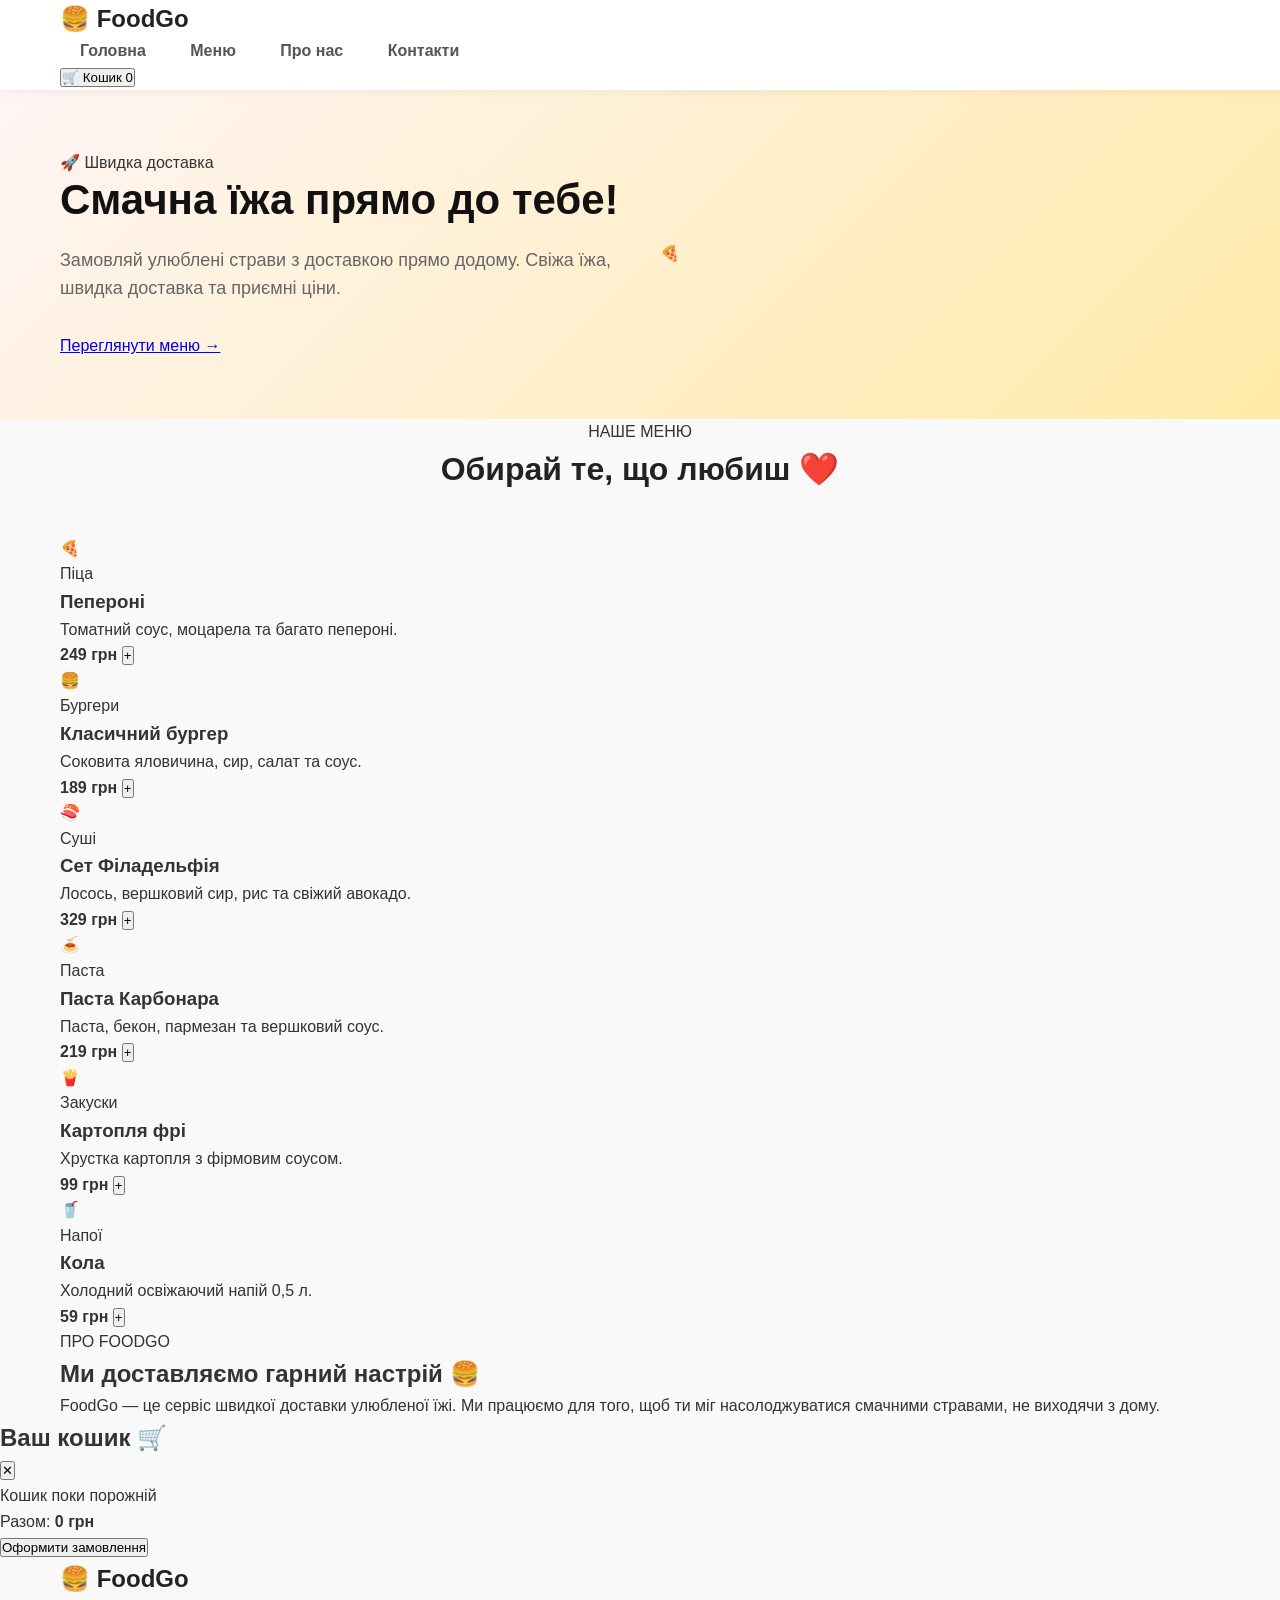
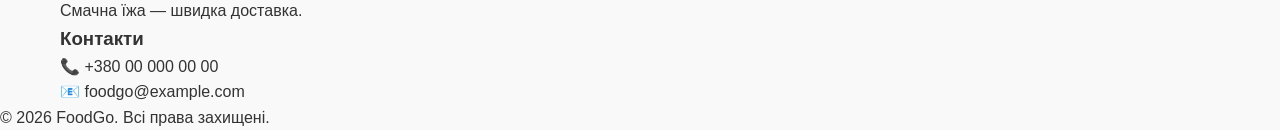
==== index.html @ ee3e08c1 "V3" ====
<!DOCTYPE html>
<html lang="uk">
<head>
    <meta charset="UTF-8">
    <meta name="viewport" content="width=device-width, initial-scale=1.0">

    <title>FoodGo — Доставка їжі</title>

    <link rel="stylesheet" href="style.css">
</head>

<body>

    <!-- Шапка сайту -->
    <header class="header">
        <div class="container header-content">

            <a href="#" class="logo">
                🍔 FoodGo
            </a>

            <nav class="nav">
                <a href="#home">Головна</a>
                <a href="#menu">Меню</a>
                <a href="#about">Про нас</a>
                <a href="#contacts">Контакти</a>
            </nav>

            <button class="cart-button" id="cartButton">
                🛒 Кошик
                <span id="cartCount">0</span>
            </button>

        </div>
    </header>


    <!-- Головний блок -->
    <main>

        <section class="hero" id="home">

            <div class="container hero-content">

                <div class="hero-text">
                    <span class="hero-label">🚀 Швидка доставка</span>

                    <h1>
                        Смачна їжа
                        <span>прямо до тебе!</span>
                    </h1>

                    <p>
                        Замовляй улюблені страви з доставкою прямо додому.
                        Свіжа їжа, швидка доставка та приємні ціни.
                    </p>

                    <a href="#menu" class="main-button">
                        Переглянути меню →
                    </a>
                </div>

                <div class="hero-image">
                    🍕
                </div>

            </div>

        </section>


        <!-- Меню -->
        <section class="menu" id="menu">

            <div class="container">

                <div class="section-title">
                    <span>НАШЕ МЕНЮ</span>
                    <h2>Обирай те, що любиш ❤️</h2>
                </div>


                <div class="products">

                    <!-- Піца -->
                    <article class="product-card">

                        <div class="product-image">
                            🍕
                        </div>

                        <div class="product-info">

                            <span class="product-category">
                                Піца
                            </span>

                            <h3>Пепероні</h3>

                            <p>
                                Томатний соус, моцарела та багато пепероні.
                            </p>

                            <div class="product-bottom">

                                <strong>249 грн</strong>

                                <button
                                    class="add-button"
                                    data-name="Піца Пепероні"
                                    data-price="249">
                                    +
                                </button>

                            </div>

                        </div>

                    </article>


                    <!-- Бургер -->
                    <article class="product-card">

                        <div class="product-image">
                            🍔
                        </div>

                        <div class="product-info">

                            <span class="product-category">
                                Бургери
                            </span>

                            <h3>Класичний бургер</h3>

                            <p>
                                Соковита яловичина, сир, салат та соус.
                            </p>

                            <div class="product-bottom">

                                <strong>189 грн</strong>

                                <button
                                    class="add-button"
                                    data-name="Класичний бургер"
                                    data-price="189">
                                    +
                                </button>

                            </div>

                        </div>

                    </article>


                    <!-- Роли -->
                    <article class="product-card">

                        <div class="product-image">
                            🍣
                        </div>

                        <div class="product-info">

                            <span class="product-category">
                                Суші
                            </span>

                            <h3>Сет Філадельфія</h3>

                            <p>
                                Лосось, вершковий сир, рис та свіжий авокадо.
                            </p>

                            <div class="product-bottom">

                                <strong>329 грн</strong>

                                <button
                                    class="add-button"
                                    data-name="Сет Філадельфія"
                                    data-price="329">
                                    +
                                </button>

                            </div>

                        </div>

                    </article>


                    <!-- Паста -->
                    <article class="product-card">

                        <div class="product-image">
                            🍝
                        </div>

                        <div class="product-info">

                            <span class="product-category">
                                Паста
                            </span>

                            <h3>Паста Карбонара</h3>

                            <p>
                                Паста, бекон, пармезан та вершковий соус.
                            </p>

                            <div class="product-bottom">

                                <strong>219 грн</strong>

                                <button
                                    class="add-button"
                                    data-name="Паста Карбонара"
                                    data-price="219">
                                    +
                                </button>

                            </div>

                        </div>

                    </article>


                    <!-- Картопля -->
                    <article class="product-card">

                        <div class="product-image">
                            🍟
                        </div>

                        <div class="product-info">

                            <span class="product-category">
                                Закуски
                            </span>

                            <h3>Картопля фрі</h3>

                            <p>
                                Хрустка картопля з фірмовим соусом.
                            </p>

                            <div class="product-bottom">

                                <strong>99 грн</strong>

                                <button
                                    class="add-button"
                                    data-name="Картопля фрі"
                                    data-price="99">
                                    +
                                </button>

                            </div>

                        </div>

                    </article>


                    <!-- Напій -->
                    <article class="product-card">

                        <div class="product-image">
                            🥤
                        </div>

                        <div class="product-info">

                            <span class="product-category">
                                Напої
                            </span>

                            <h3>Кола</h3>

                            <p>
                                Холодний освіжаючий напій 0,5 л.
                            </p>

                            <div class="product-bottom">

                                <strong>59 грн</strong>

                                <button
                                    class="add-button"
                                    data-name="Кола"
                                    data-price="59">
                                    +
                                </button>

                            </div>

                        </div>

                    </article>

                </div>

            </div>

        </section>


        <!-- Про нас -->
        <section class="about" id="about">

            <div class="container about-content">

                <div>
                    <span class="section-label">
                        ПРО FOODGO
                    </span>

                    <h2>
                        Ми доставляємо
                        гарний настрій 🍔
                    </h2>
                </div>

                <p>
                    FoodGo — це сервіс швидкої доставки улюбленої їжі.
                    Ми працюємо для того, щоб ти міг насолоджуватися
                    смачними стравами, не виходячи з дому.
                </p>

            </div>

        </section>

    </main>


    <!-- Кошик -->
    <div class="cart-modal" id="cartModal">

        <div class="cart">

            <div class="cart-header">
                <h2>Ваш кошик 🛒</h2>

                <button id="closeCart">
                    ✕
                </button>
            </div>

            <div id="cartItems" class="cart-items">
                <p class="empty-cart">
                    Кошик поки порожній
                </p>
            </div>

            <div class="cart-footer">

                <div class="total">
                    <span>Разом:</span>
                    <strong id="cartTotal">0 грн</strong>
                </div>

                <button class="checkout-button" id="checkoutButton">
                    Оформити замовлення
                </button>

            </div>

        </div>

    </div>


    <!-- Footer -->
    <footer id="contacts">

        <div class="container footer-content">

            <div>
                <div class="logo">
                    🍔 FoodGo
                </div>

                <p>
                    Смачна їжа — швидка доставка.
                </p>
            </div>

            <div>
                <h3>Контакти</h3>
                <p>📞 +380 00 000 00 00</p>
                <p>📧 foodgo@example.com</p>
            </div>

        </div>

        <div class="copyright">
            © 2026 FoodGo. Всі права захищені.
        </div>

    </footer>


    <script src="script.js"></script>

</body>
</html>
---- style.css ----
/* Базові налаштування */
* {
    margin: 0;
    padding: 0;
    box-sizing: border-box;
    font-family: 'Montserrat', sans-serif;
}

body {
    background-color: #f9f9f9;
    color: #333;
    line-height: 1.6;
}

.container {
    max-width: 1200px;
    margin: 0 auto;
    padding: 0 20px;
}

/* Кнопки */
.btn {
    display: inline-block;
    padding: 12px 24px;
    border-radius: 30px;
    font-weight: 600;
    text-decoration: none;
    transition: 0.3s ease;
    cursor: pointer;
}

.btn-primary {
    background-color: #ff4757;
    color: white;
    box-shadow: 0 4px 15px rgba(255, 71, 87, 0.3);
}

.btn-primary:hover {
    background-color: #ff6b81;
    transform: translateY(-2px);
}

.btn-secondary {
    background-color: transparent;
    color: #ff4757;
    border: 2px solid #ff4757;
}

.btn-secondary:hover {
    background-color: #ff4757;
    color: white;
}

.btn-large {
    padding: 15px 30px;
    font-size: 16px;
}

/* Шапка сайту */
.header {
    background: white;
    box-shadow: 0 2px 10px rgba(0,0,0,0.05);
    position: sticky;
    top: 0;
    z-index: 1000;
}

.nav-container {
    display: flex;
    justify-content: space-between;
    align-items: center;
    height: 80px;
}

.logo {
    font-size: 24px;
    font-weight: 800;
    color: #222;
    text-decoration: none;
}

.logo span {
    color: #ff4757;
}

.nav a {
    margin: 0 20px;
    text-decoration: none;
    color: #555;
    font-weight: 600;
    transition: color 0.2s;
}

.nav a:hover {
    color: #ff4757;
}

/* Головний екран (Hero) */
.hero {
    padding: 60px 0;
    background: linear-gradient(135deg, #fff5f5 0%, #ffeaa7 100%);
}

.hero-content {
    display: flex;
    align-items: center;
    justify-content: space-between;
    gap: 40px;
}

.hero-text {
    flex: 1;
}

.hero-text h1 {
    font-size: 42px;
    font-weight: 800;
    color: #111;
    margin-bottom: 20px;
    line-height: 1.2;
}

.hero-text p {
    font-size: 18px;
    color: #666;
    margin-bottom: 30px;
}

.hero-buttons {
    display: flex;
    gap: 15px;
}

.hero-image {
    flex: 1;
}

.hero-image img {
    width: 100%;
    border-radius: 20px;
    box-shadow: 0 10px 30px rgba(0,0,0,0.1);
}

/* Заголовки секцій */
.section-title {
    text-align: center;
    margin-bottom: 40px;
}

.section-title h2 {
    font-size: 32px;
    font-weight: 700;
    color: #222;
}

.badge {
    background-color: #ff4757;
    color: white;
    padding: 5px 12px;
    font-size: 12px;
    font-weight: 700;
    border-radius: 15px;
    text-transform: uppercase;
    display: inline-block;
    margin-bottom: 10px;
}

/* Страва місяця */
.dish-of-the-month {
    padding: 80px 0;
}

.dom-card {
    display: flex;
    background: white;
    border-radius: 20px;
    overflow: hidden;
    box-shadow: 0 10px 30px rgba(0,0,0,0.05);
    gap: 30px;
    align-items: center;
}

.dom-image {
    flex: 1;
    height: 350px;
}

.dom-image img {
    width: 100%;
    height: 100%;
    object-fit: cover;
}

.dom-info {
    flex: 1;
    padding: 40px;
}

.dom-info h3 {
    font-size: 28px;
    margin-bottom: 15px;
}

.dom-info p {
    color: #666;
    margin-bottom: 20px;
}

.dom-price {
    font-size: 24px;
    font-weight: 700;
    color: #ff4757;
    margin-bottom: 20px;
}

/* Рекомендуємо */
.recommendations {
    padding: 40px 0 80px 0;
}

.rec-grid {
    display: grid;
    grid-template-columns: repeat(3, 1fr);
    gap: 30px;
    margin-bottom: 40px;
}

.rec-card {
    background: white;
    border-radius: 15px;
    overflow: hidden;
    box-shadow: 0 5px 20px rgba(0,0,0,0.05);
    padding-bottom: 20px;
    transition: transform 0.3s;
}

.rec-card:hover {
    transform: translateY(-5px);
}

.rec-card img {
    width: 100%;
    height: 200px;
    object-fit: cover;
}

.rec-card h4 {
    font-size: 18px;
    margin: 15px 20px 10px 20px;
}

.rec-card p {
    font-size: 14px;
    color: #666;
    margin: 0 20px 15px 20px;
}

.rec-card .price {
    display: block;
    font-size: 18px;
    font-weight: 700;
    color: #ff4757;
    margin: 0 20px;
}

.center-btn {
    text-align: center;
}

/* Переваги */
.features {
    background-color: white;
    padding: 60px 0;
    border-top: 1px solid #eee;
    border-bottom: 1px solid #eee;
}

.features-grid {
    display: grid;
    grid-template-columns: repeat(3, 1fr);
    gap: 30px;
    text-align: center;
}

.feature-item h3 {
    font-size: 20px;
    margin-bottom: 10px;
}

.feature-item p {
    color: #666;
    font-size: 14px;
}

/* Підвал */
.footer {
    background-color: #222;
    color: white;
    padding: 40px 0;
    text-align: center;
}

.footer-logo {
    font-size: 22px;
    font-weight: 800;
    margin-bottom: 15px;
}

.footer-logo span {
    color: #ff4757;
}

.footer p {
    color: #aaa;
    font-size: 14px;
    margin: 5px 0;
}

/* Адаптивність для мобільних пристроїв */
@media (max-width: 768px) {
    .hero-content, .dom-card, .rec-grid, .features-grid {
        flex-direction: column;
        grid-template-columns: 1fr;
    }
    .hero-text h1 {
        font-size: 30px;
    }
    .nav {
        display: none; /* Для простоти на мобільних приховуємо посилання в шапці, залишаючи кнопку меню */
    }
}
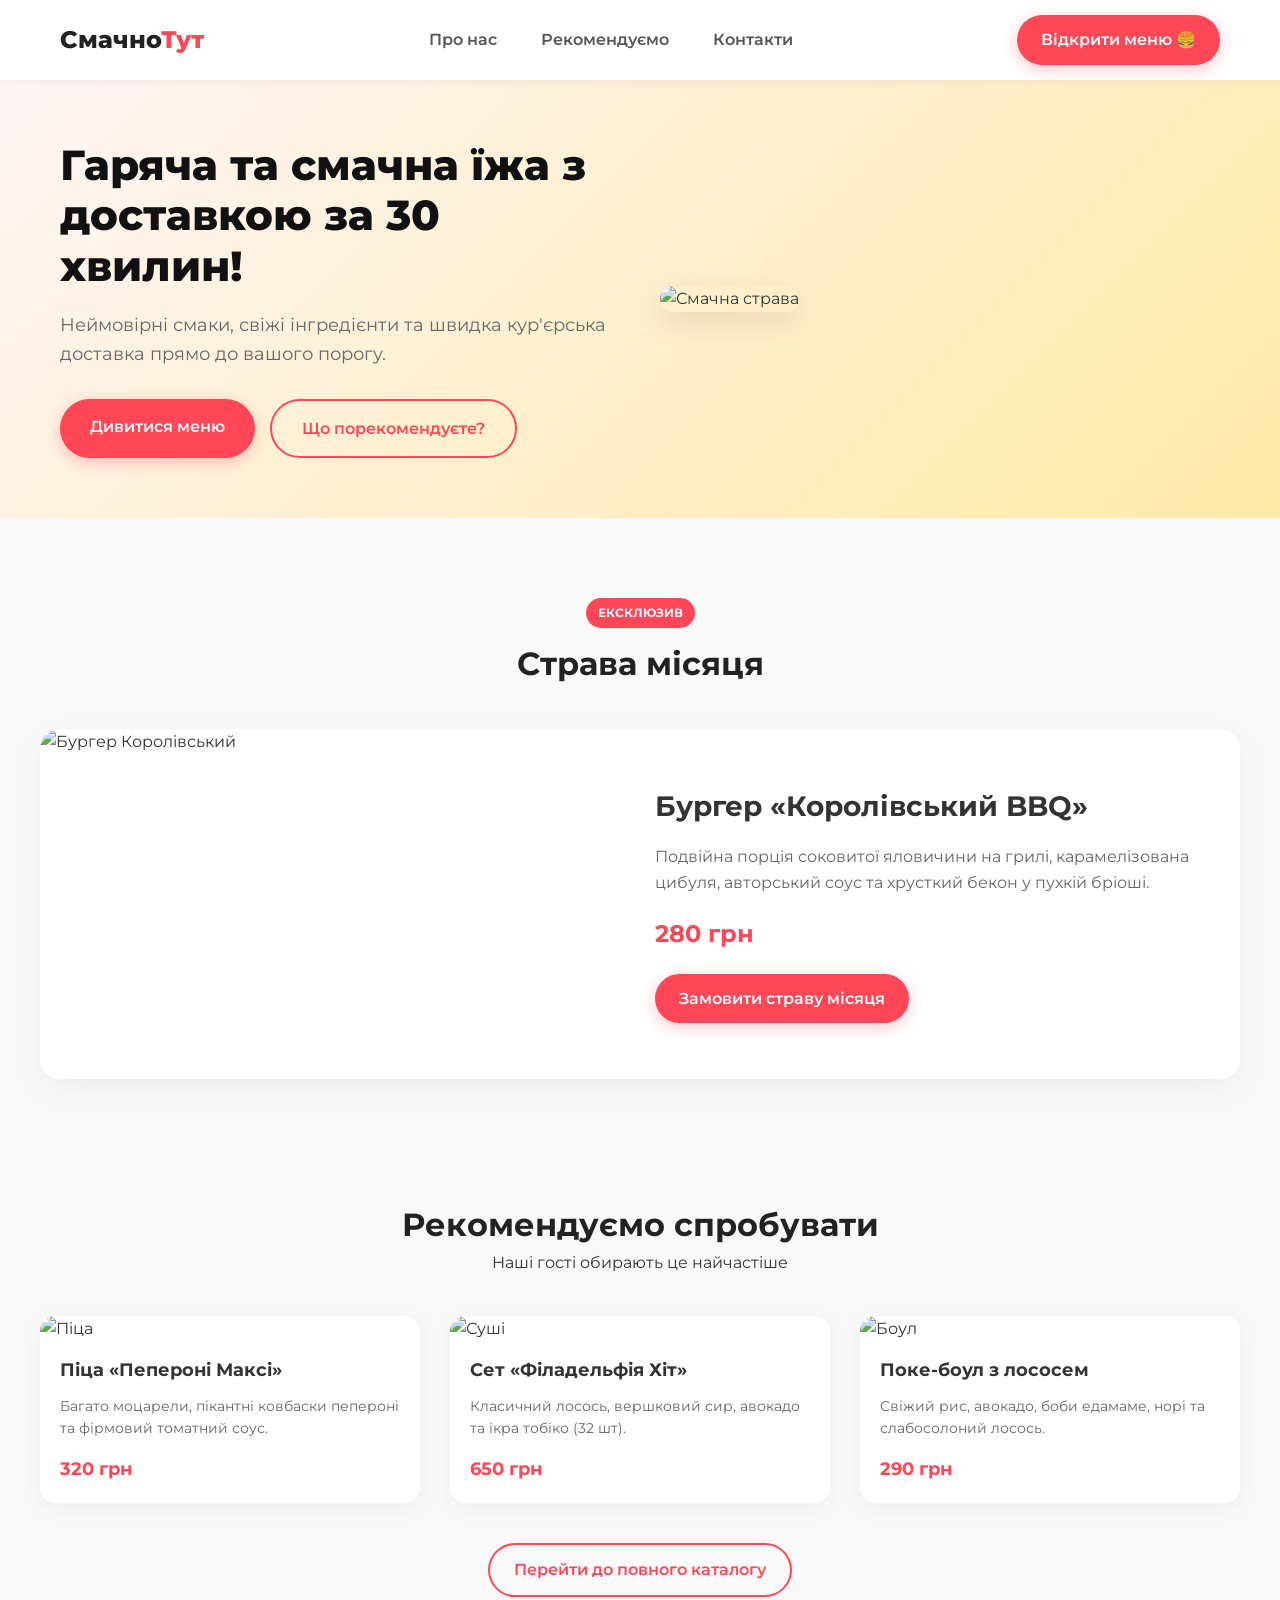
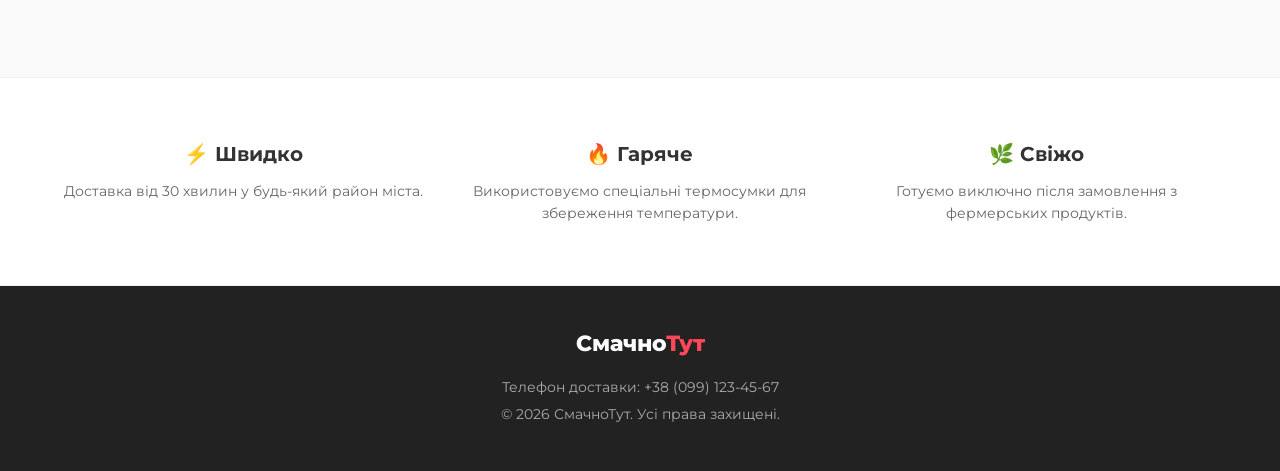
==== commit d800737b: "V3" ====
--- a/index.html
+++ b/index.html
@@ -3,410 +3,119 @@
 <head>
     <meta charset="UTF-8">
     <meta name="viewport" content="width=device-width, initial-scale=1.0">
-
-    <title>FoodGo — Доставка їжі</title>
-
+    <title>СмачноТут — Швидка доставка їжі</title>
     <link rel="stylesheet" href="style.css">
+    <link href="https://fonts.googleapis.com/css2?family=Montserrat:wght@400;600;700;800&display=swap" rel="stylesheet">
 </head>
-
 <body>
 
     <!-- Шапка сайту -->
     <header class="header">
-        <div class="container header-content">
-
-            <a href="#" class="logo">
-                🍔 FoodGo
-            </a>
-
+        <div class="container nav-container">
+            <a href="#" class="logo">Смачно<span>Тут</span></a>
             <nav class="nav">
-                <a href="#home">Головна</a>
-                <a href="#menu">Меню</a>
                 <a href="#about">Про нас</a>
+                <a href="#recommend">Рекомендуємо</a>
                 <a href="#contacts">Контакти</a>
             </nav>
-
-            <button class="cart-button" id="cartButton">
-                🛒 Кошик
-                <span id="cartCount">0</span>
-            </button>
-
+            <!-- Головна кнопка меню замість самого списку страв -->
+            <a href="menu.html" class="btn btn-primary">Відкрити меню 🍔</a>
         </div>
     </header>
 
+    <!-- Головний екран (Hero) -->
+    <section class="hero">
+        <div class="container hero-content">
+            <div class="hero-text">
+                <h1>Гаряча та смачна їжа з доставкою за 30 хвилин!</h1>
+                <p>Неймовірні смаки, свіжі інгредієнти та швидка кур'єрська доставка прямо до вашого порогу.</p>
+                <div class="hero-buttons">
+                    <a href="menu.html" class="btn btn-primary btn-large">Дивитися меню</a>
+                    <a href="#recommend" class="btn btn-secondary btn-large">Що порекомендуєте?</a>
+                </div>
+            </div>
+            <div class="hero-image">
+                <img src="https://images.unsplash.com/photo-1543353071-10c8ba85a904?auto=format&fit=crop&w=600&q=80" alt="Смачна страва">
+            </div>
+        </div>
+    </section>
 
-    <!-- Головний блок -->
-    <main>
+    <!-- Страва місяця -->
+    <section class="dish-of-the-month container">
+        <div class="section-title">
+            <span class="badge">Ексклюзив</span>
+            <h2>Страва місяця</h2>
+        </div>
+        <div class="dom-card">
+            <div class="dom-image">
+                <img src="https://images.unsplash.com/photo-1568901346375-23c9450c58cd?auto=format&fit=crop&w=800&q=80" alt="Бургер Королівський">
+            </div>
+            <div class="dom-info">
+                <h3>Бургер «Королівський BBQ»</h3>
+                <p>Подвійна порція соковитої яловичини на грилі, карамелізована цибуля, авторський соус та хрусткий бекон у пухкій бріоші.</p>
+                <div class="dom-price">280 грн</div>
+                <a href="menu.html" class="btn btn-primary">Замовити страву місяця</a>
+            </div>
+        </div>
+    </section>
 
-        <section class="hero" id="home">
+    <!-- Рекомендуємо (Хіти продажу) -->
+    <section id="recommend" class="recommendations container">
+        <div class="section-title">
+            <h2>Рекомендуємо спробувати</h2>
+            <p>Наші гості обирають це найчастіше</p>
+        </div>
+        <div class="rec-grid">
+            <div class="rec-card">
+                <img src="https://images.unsplash.com/photo-1604382355076-af4b0eb60143?auto=format&fit=crop&w=400&q=80" alt="Піца">
+                <h4>Піца «Пепероні Максі»</h4>
+                <p>Багато моцарели, пікантні ковбаски пепероні та фірмовий томатний соус.</p>
+                <span class="price">320 грн</span>
+            </div>
+            <div class="rec-card">
+<img src="https://images.unsplash.com/photo-1611143669185-af224c5e3252?auto=format&fit=crop&w=400&q=80" alt="Суші">
+                <h4>Сет «Філадельфія Хіт»</h4>
+                <p>Класичний лосось, вершковий сир, авокадо та ікра тобіко (32 шт).</p>
+                <span class="price">650 грн</span>
+            </div>
+            <div class="rec-card">
+                <img src="https://images.unsplash.com/photo-1546069901-ba9599a7e63c?auto=format&fit=crop&w=400&q=80" alt="Боул">
+                <h4>Поке-боул з лососем</h4>
+                <p>Свіжий рис, авокадо, боби едамаме, норі та слабосолоний лосось.</p>
+                <span class="price">290 грн</span>
+            </div>
+        </div>
+        <div class="center-btn">
+            <a href="menu.html" class="btn btn-secondary">Перейти до повного каталогу</a>
+        </div>
+    </section>
 
-            <div class="container hero-content">
+    <!-- Переваги -->
+    <section class="features">
+        <div class="container features-grid">
+            <div class="feature-item">
+                <h3>⚡ Швидко</h3>
+                <p>Доставка від 30 хвилин у будь-який район міста.</p>
+            </div>
+            <div class="feature-item">
+                <h3>🔥 Гаряче</h3>
+                <p>Використовуємо спеціальні термосумки для збереження температури.</p>
+            </div>
+            <div class="feature-item">
+                <h3>🌿 Свіжо</h3>
+                <p>Готуємо виключно після замовлення з фермерських продуктів.</p>
+            </div>
+        </div>
+    </section>
 
-                <div class="hero-text">
-                    <span class="hero-label">🚀 Швидка доставка</span>
-
-                    <h1>
-                        Смачна їжа
-                        <span>прямо до тебе!</span>
-                    </h1>
-
-                    <p>
-                        Замовляй улюблені страви з доставкою прямо додому.
-                        Свіжа їжа, швидка доставка та приємні ціни.
-                    </p>
-
-                    <a href="#menu" class="main-button">
-                        Переглянути меню →
-                    </a>
-                </div>
-
-                <div class="hero-image">
-                    🍕
-                </div>
-
-            </div>
-
-        </section>
-
-
-        <!-- Меню -->
-        <section class="menu" id="menu">
-
-            <div class="container">
-
-                <div class="section-title">
-                    <span>НАШЕ МЕНЮ</span>
-                    <h2>Обирай те, що любиш ❤️</h2>
-                </div>
-
-
-                <div class="products">
-
-                    <!-- Піца -->
-                    <article class="product-card">
-
-                        <div class="product-image">
-                            🍕
-                        </div>
-
-                        <div class="product-info">
-
-                            <span class="product-category">
-                                Піца
-                            </span>
-
-                            <h3>Пепероні</h3>
-
-                            <p>
-                                Томатний соус, моцарела та багато пепероні.
-                            </p>
-
-                            <div class="product-bottom">
-
-                                <strong>249 грн</strong>
-
-                                <button
-                                    class="add-button"
-                                    data-name="Піца Пепероні"
-                                    data-price="249">
-                                    +
-                                </button>
-
-                            </div>
-
-                        </div>
-
-                    </article>
-
-
-                    <!-- Бургер -->
-                    <article class="product-card">
-
-                        <div class="product-image">
-                            🍔
-                        </div>
-
-                        <div class="product-info">
-
-                            <span class="product-category">
-                                Бургери
-                            </span>
-
-                            <h3>Класичний бургер</h3>
-
-                            <p>
-                                Соковита яловичина, сир, салат та соус.
-                            </p>
-
-                            <div class="product-bottom">
-
-                                <strong>189 грн</strong>
-
-                                <button
-                                    class="add-button"
-                                    data-name="Класичний бургер"
-                                    data-price="189">
-                                    +
-                                </button>
-
-                            </div>
-
-                        </div>
-
-                    </article>
-
-
-                    <!-- Роли -->
-                    <article class="product-card">
-
-                        <div class="product-image">
-                            🍣
-                        </div>
-
-                        <div class="product-info">
-
-                            <span class="product-category">
-                                Суші
-                            </span>
-
-                            <h3>Сет Філадельфія</h3>
-
-                            <p>
-                                Лосось, вершковий сир, рис та свіжий авокадо.
-                            </p>
-
-                            <div class="product-bottom">
-
-                                <strong>329 грн</strong>
-
-                                <button
-                                    class="add-button"
-                                    data-name="Сет Філадельфія"
-                                    data-price="329">
-                                    +
-                                </button>
-
-                            </div>
-
-                        </div>
-
-                    </article>
-
-
-                    <!-- Паста -->
-                    <article class="product-card">
-
-                        <div class="product-image">
-                            🍝
-                        </div>
-
-                        <div class="product-info">
-
-                            <span class="product-category">
-                                Паста
-                            </span>
-
-                            <h3>Паста Карбонара</h3>
-
-                            <p>
-                                Паста, бекон, пармезан та вершковий соус.
-                            </p>
-
-                            <div class="product-bottom">
-
-                                <strong>219 грн</strong>
-
-                                <button
-                                    class="add-button"
-                                    data-name="Паста Карбонара"
-                                    data-price="219">
-                                    +
-                                </button>
-
-                            </div>
-
-                        </div>
-
-                    </article>
-
-
-                    <!-- Картопля -->
-                    <article class="product-card">
-
-                        <div class="product-image">
-                            🍟
-                        </div>
-
-                        <div class="product-info">
-
-                            <span class="product-category">
-                                Закуски
-                            </span>
-
-                            <h3>Картопля фрі</h3>
-
-                            <p>
-                                Хрустка картопля з фірмовим соусом.
-                            </p>
-
-                            <div class="product-bottom">
-
-                                <strong>99 грн</strong>
-
-                                <button
-                                    class="add-button"
-                                    data-name="Картопля фрі"
-                                    data-price="99">
-                                    +
-                                </button>
-
-                            </div>
-
-                        </div>
-
-                    </article>
-
-
-                    <!-- Напій -->
-                    <article class="product-card">
-
-                        <div class="product-image">
-                            🥤
-                        </div>
-
-                        <div class="product-info">
-
-                            <span class="product-category">
-                                Напої
-                            </span>
-
-                            <h3>Кола</h3>
-
-                            <p>
-                                Холодний освіжаючий напій 0,5 л.
-                            </p>
-
-                            <div class="product-bottom">
-
-                                <strong>59 грн</strong>
-
-                                <button
-                                    class="add-button"
-                                    data-name="Кола"
-                                    data-price="59">
-                                    +
-                                </button>
-
-                            </div>
-
-                        </div>
-
-                    </article>
-
-                </div>
-
-            </div>
-
-        </section>
-
-
-        <!-- Про нас -->
-        <section class="about" id="about">
-
-            <div class="container about-content">
-
-                <div>
-                    <span class="section-label">
-                        ПРО FOODGO
-                    </span>
-
-                    <h2>
-                        Ми доставляємо
-                        гарний настрій 🍔
-                    </h2>
-                </div>
-
-                <p>
-                    FoodGo — це сервіс швидкої доставки улюбленої їжі.
-                    Ми працюємо для того, щоб ти міг насолоджуватися
-                    смачними стравами, не виходячи з дому.
-                </p>
-
-            </div>
-
-        </section>
-
-    </main>
-
-
-    <!-- Кошик -->
-    <div class="cart-modal" id="cartModal">
-
-        <div class="cart">
-
-            <div class="cart-header">
-                <h2>Ваш кошик 🛒</h2>
-
-                <button id="closeCart">
-                    ✕
-                </button>
-            </div>
-
-            <div id="cartItems" class="cart-items">
-                <p class="empty-cart">
-                    Кошик поки порожній
-                </p>
-            </div>
-
-            <div class="cart-footer">
-
-                <div class="total">
-                    <span>Разом:</span>
-                    <strong id="cartTotal">0 грн</strong>
-                </div>
-
-                <button class="checkout-button" id="checkoutButton">
-                    Оформити замовлення
-                </button>
-
-            </div>
-
+    <!-- Підвал -->
+    <footer id="contacts" class="footer">
+        <div class="container footer-content">
+            <div class="footer-logo">Смачно<span>Тут</span></div>
+            <p>Телефон доставки: +38 (099) 123-45-67</p>
+            <p>© 2026 СмачноТут. Усі права захищені.</p>
         </div>
-
-    </div>
-
-
-    <!-- Footer -->
-    <footer id="contacts">
-
-        <div class="container footer-content">
-
-            <div>
-                <div class="logo">
-                    🍔 FoodGo
-                </div>
-
-                <p>
-                    Смачна їжа — швидка доставка.
-                </p>
-            </div>
-
-            <div>
-                <h3>Контакти</h3>
-                <p>📞 +380 00 000 00 00</p>
-                <p>📧 foodgo@example.com</p>
-            </div>
-
-        </div>
-
-        <div class="copyright">
-            © 2026 FoodGo. Всі права захищені.
-        </div>
-
     </footer>
-
-
-    <script src="script.js"></script>
 
 </body>
 </html>
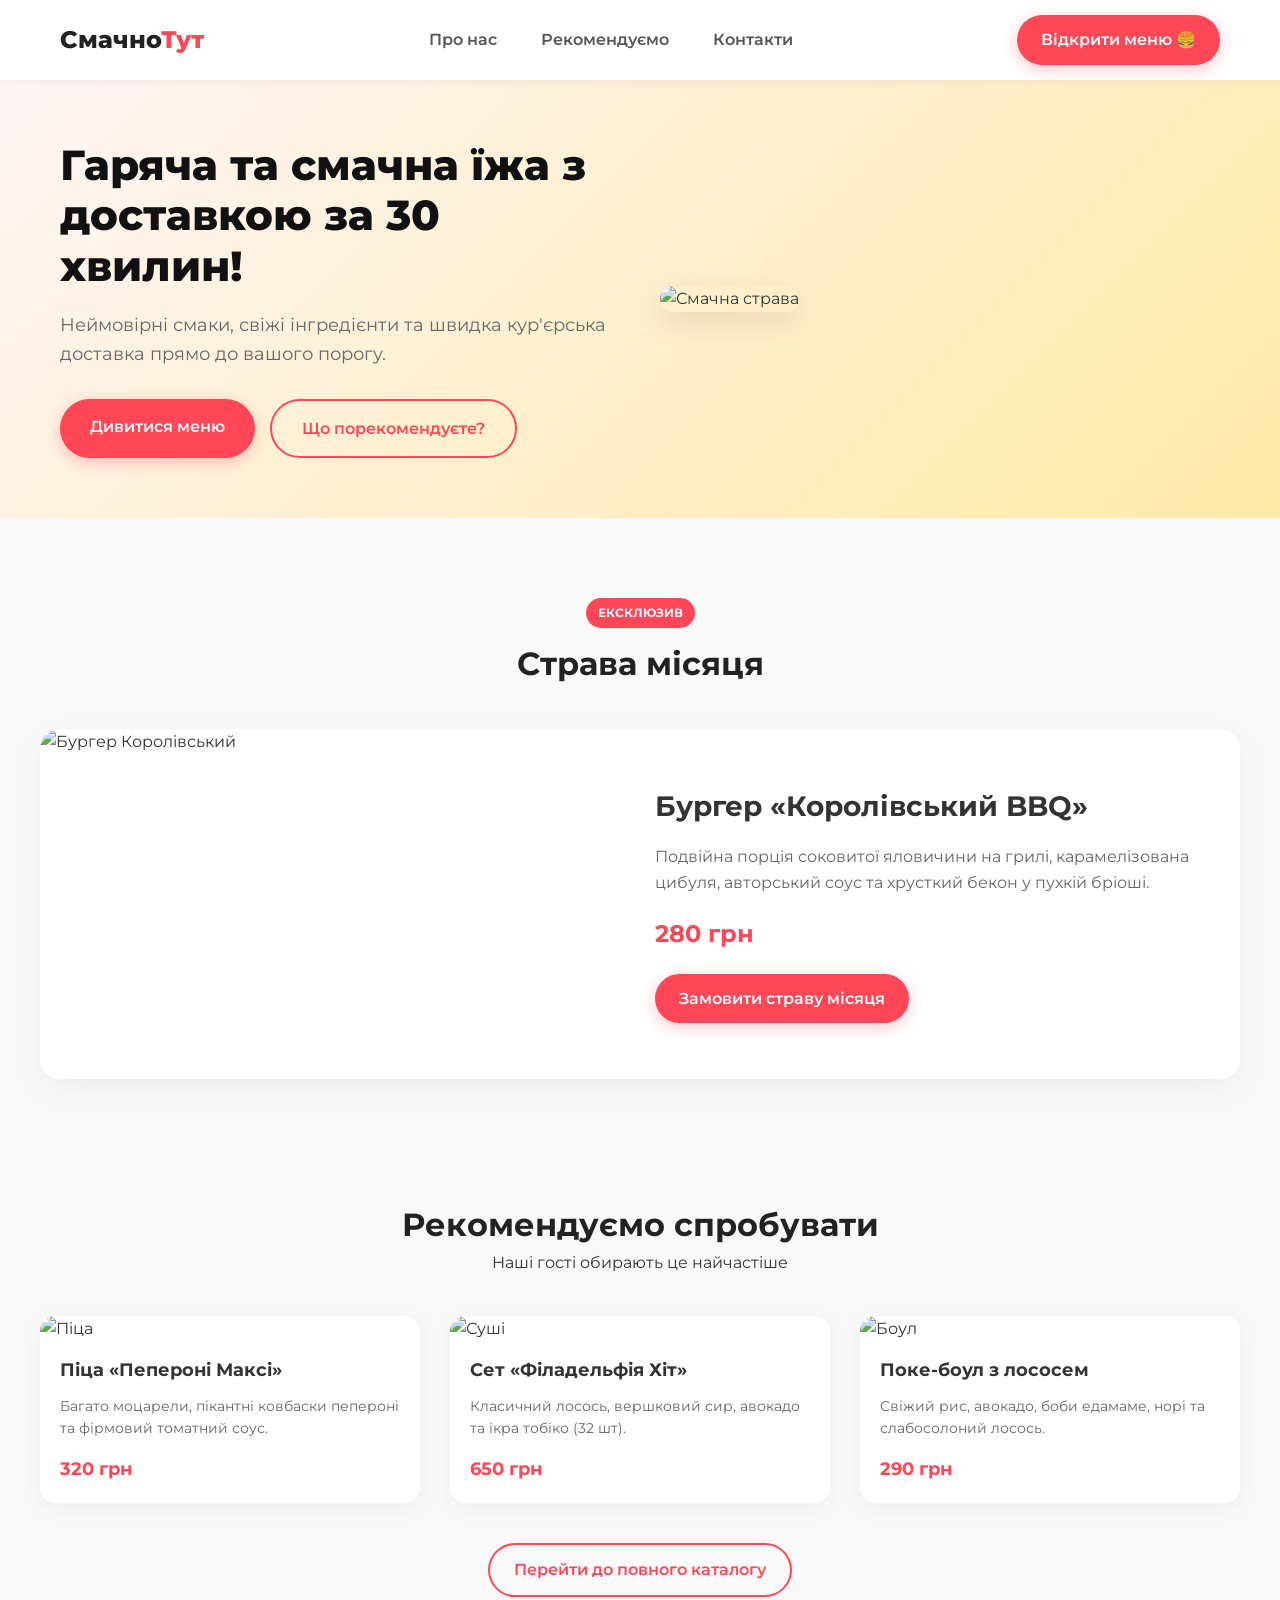
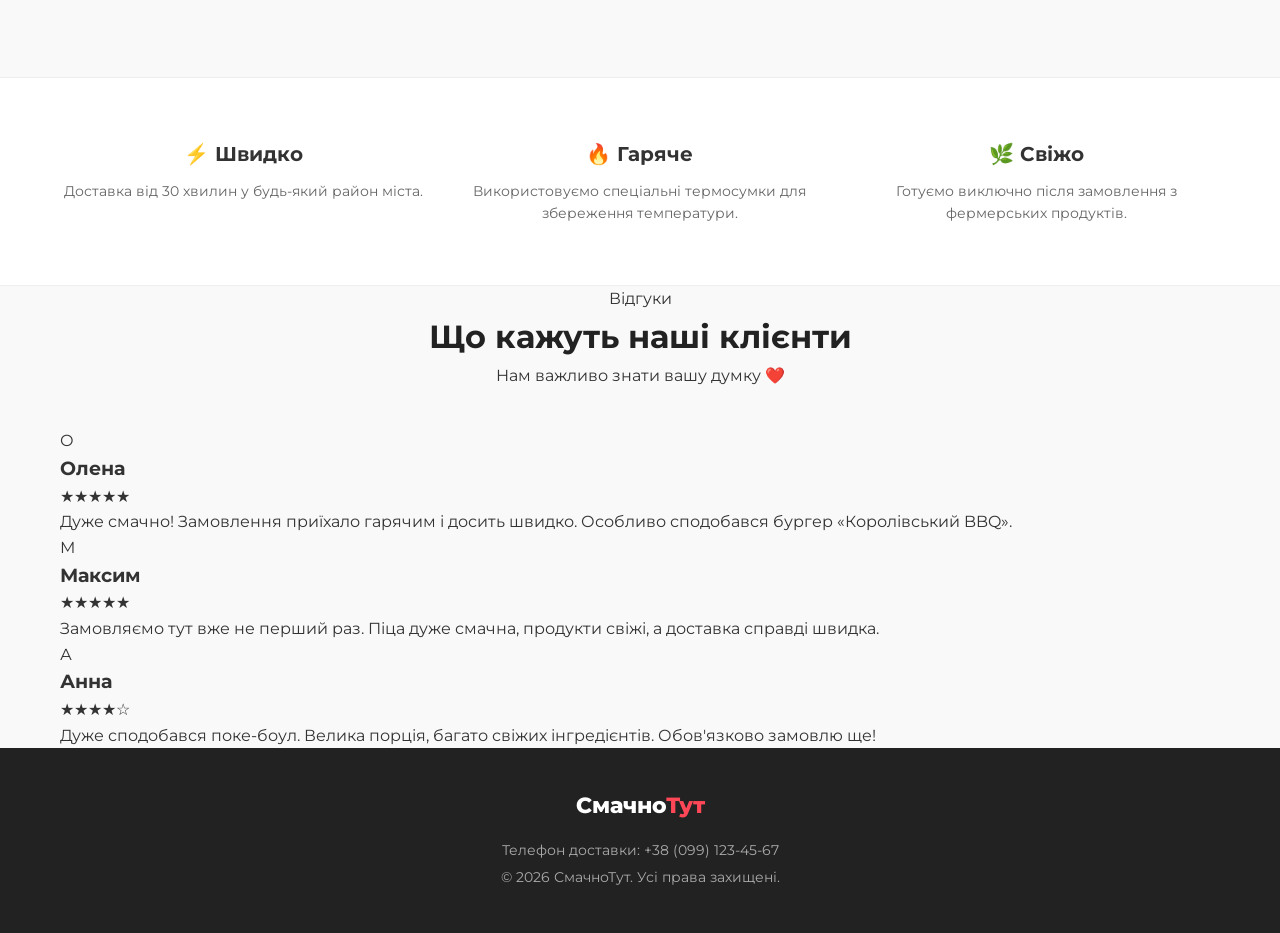
==== commit 1e66e901: "коментарі" ====
--- a/index.html
+++ b/index.html
@@ -90,6 +90,8 @@
         </div>
     </section>
 
+    
+
     <!-- Переваги -->
     <section class="features">
         <div class="container features-grid">
@@ -107,6 +109,65 @@
             </div>
         </div>
     </section>
+    <!-- Відгуки -->
+<section class="reviews">
+    <div class="container">
+        <div class="section-title">
+            <span>Відгуки</span>
+            <h2>Що кажуть наші клієнти</h2>
+            <p>Нам важливо знати вашу думку ❤️</p>
+        </div>
+
+        <div class="reviews-grid">
+
+            <div class="review-card">
+                <div class="review-top">
+                    <div class="review-avatar">О</div>
+                    <div>
+                        <h3>Олена</h3>
+                        <div class="stars">★★★★★</div>
+                    </div>
+                </div>
+
+                <p>
+                    Дуже смачно! Замовлення приїхало гарячим і досить швидко.
+                    Особливо сподобався бургер «Королівський BBQ».
+                </p>
+            </div>
+
+            <div class="review-card">
+                <div class="review-top">
+                    <div class="review-avatar">М</div>
+                    <div>
+                        <h3>Максим</h3>
+                        <div class="stars">★★★★★</div>
+                    </div>
+                </div>
+
+                <p>
+                    Замовляємо тут вже не перший раз. Піца дуже смачна,
+                    продукти свіжі, а доставка справді швидка.
+                </p>
+            </div>
+
+            <div class="review-card">
+                <div class="review-top">
+                    <div class="review-avatar">А</div>
+                    <div>
+                        <h3>Анна</h3>
+                        <div class="stars">★★★★☆</div>
+                    </div>
+                </div>
+
+                <p>
+                    Дуже сподобався поке-боул. Велика порція, багато свіжих
+                    інгредієнтів. Обов'язково замовлю ще!
+                </p>
+            </div>
+
+        </div>
+    </div>
+</section>
 
     <!-- Підвал -->
     <footer id="contacts" class="footer">
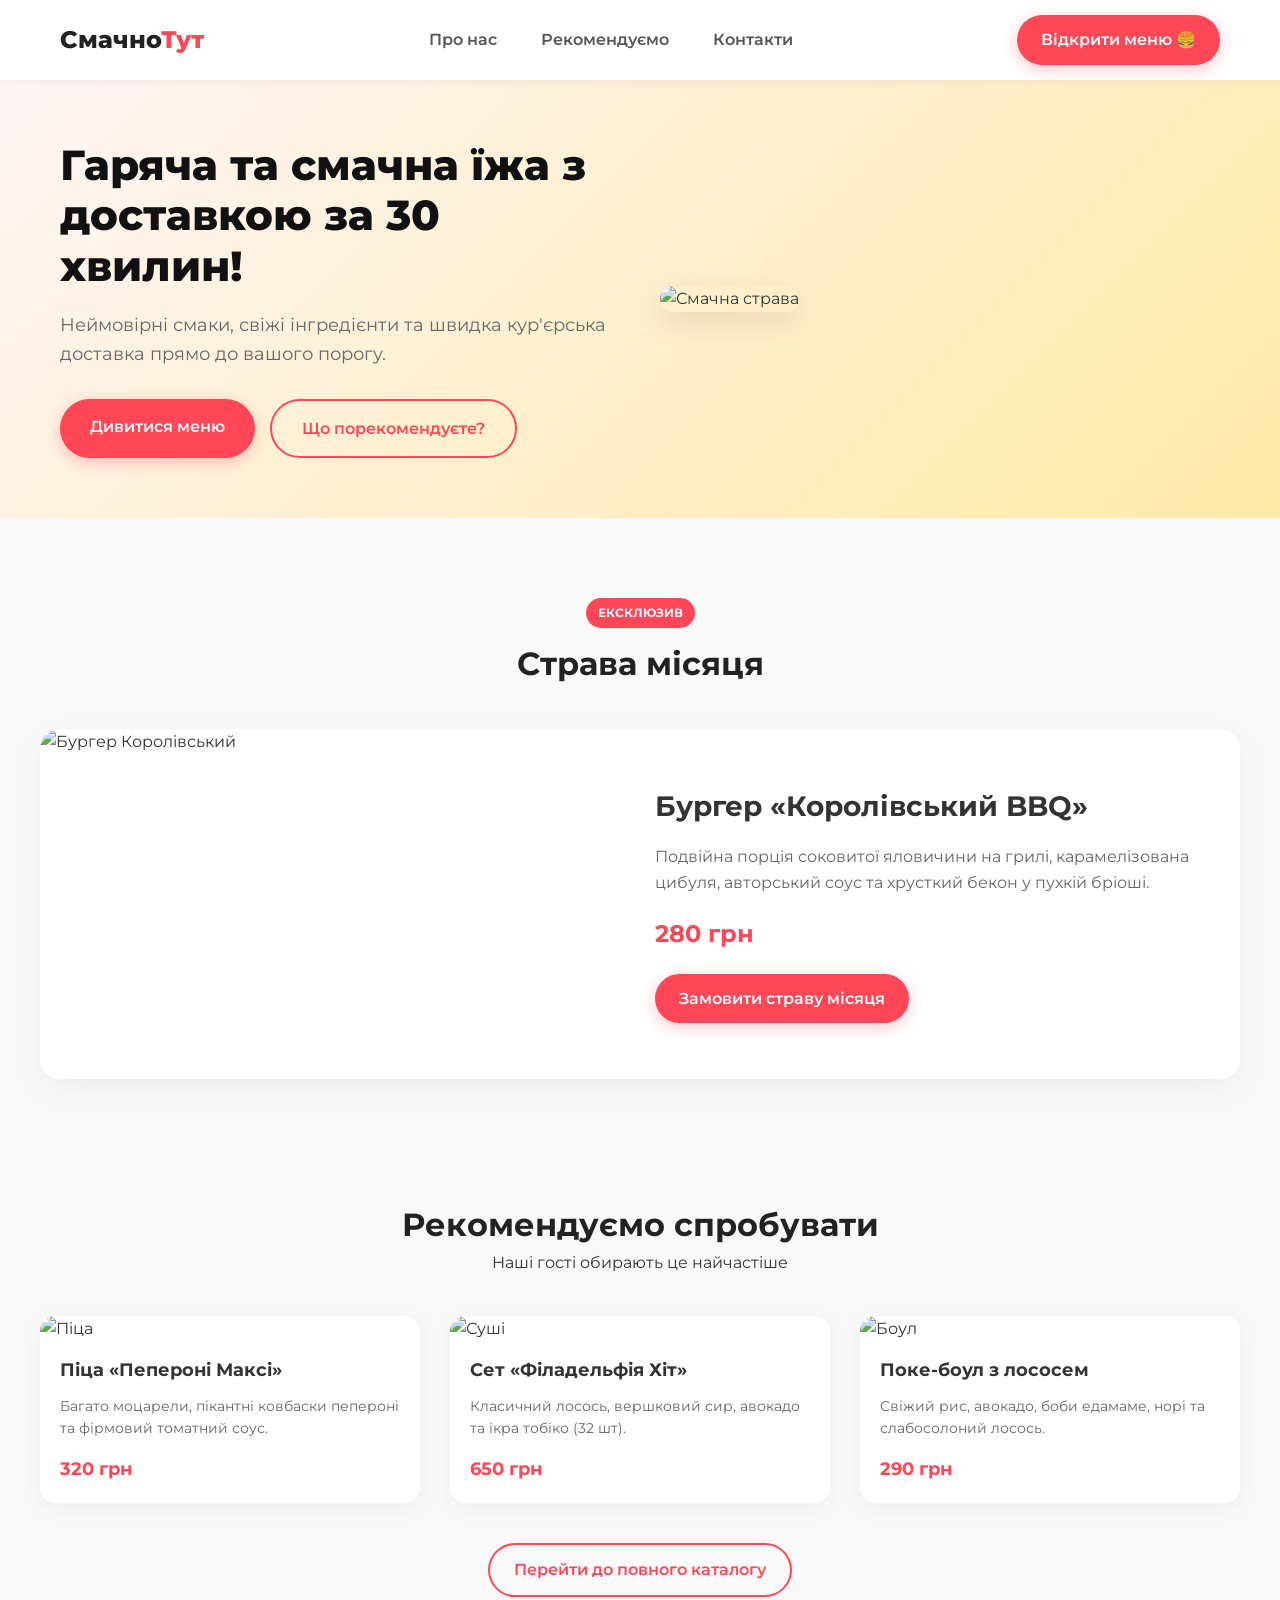
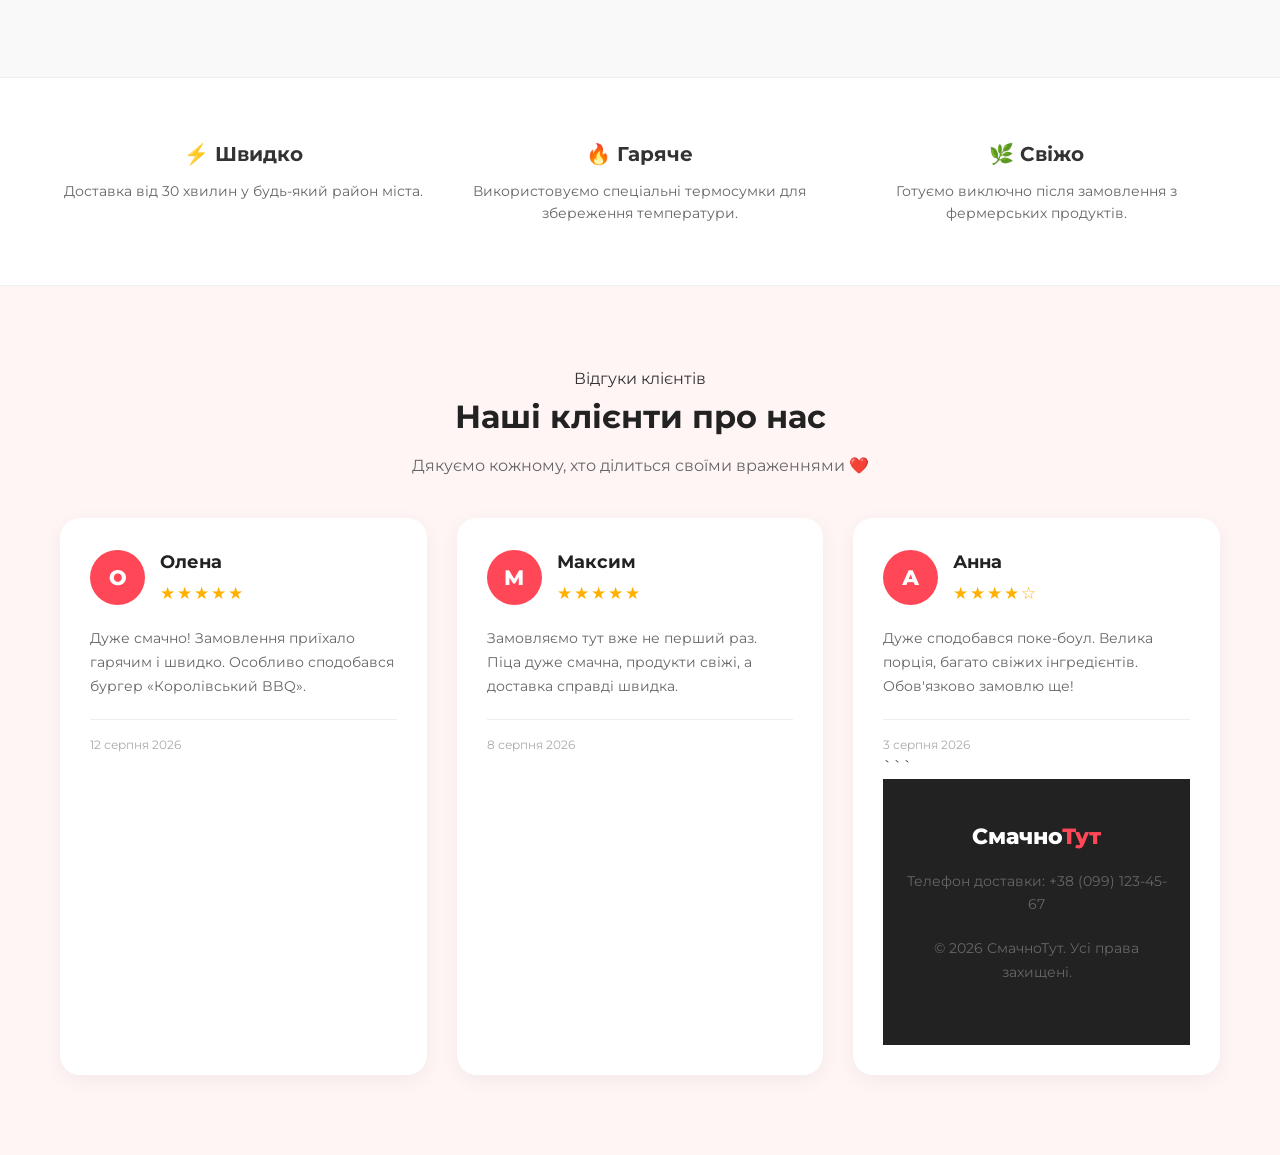
==== commit 0bd572b7: "коментарі2.0" ====
--- a/index.html
+++ b/index.html
@@ -109,13 +109,15 @@
             </div>
         </div>
     </section>
-    <!-- Відгуки -->
+
+<!-- Відгуки клієнтів -->
 <section class="reviews">
     <div class="container">
+
         <div class="section-title">
-            <span>Відгуки</span>
-            <h2>Що кажуть наші клієнти</h2>
-            <p>Нам важливо знати вашу думку ❤️</p>
+            <span>Відгуки клієнтів</span>
+            <h2>Наші клієнти про нас</h2>
+            <p>Дякуємо кожному, хто ділиться своїми враженнями ❤️</p>
         </div>
 
         <div class="reviews-grid">
@@ -123,6 +125,7 @@
             <div class="review-card">
                 <div class="review-top">
                     <div class="review-avatar">О</div>
+
                     <div>
                         <h3>Олена</h3>
                         <div class="stars">★★★★★</div>
@@ -130,14 +133,18 @@
                 </div>
 
                 <p>
-                    Дуже смачно! Замовлення приїхало гарячим і досить швидко.
+                    Дуже смачно! Замовлення приїхало гарячим і швидко.
                     Особливо сподобався бургер «Королівський BBQ».
                 </p>
+
+                <div class="review-date">12 серпня 2026</div>
             </div>
+
 
             <div class="review-card">
                 <div class="review-top">
                     <div class="review-avatar">М</div>
+
                     <div>
                         <h3>Максим</h3>
                         <div class="stars">★★★★★</div>
@@ -148,11 +155,15 @@
                     Замовляємо тут вже не перший раз. Піца дуже смачна,
                     продукти свіжі, а доставка справді швидка.
                 </p>
+
+                <div class="review-date">8 серпня 2026</div>
             </div>
+
 
             <div class="review-card">
                 <div class="review-top">
                     <div class="review-avatar">А</div>
+
                     <div>
                         <h3>Анна</h3>
                         <div class="stars">★★★★☆</div>
@@ -160,14 +171,13 @@
                 </div>
 
                 <p>
-                    Дуже сподобався поке-боул. Велика порція, багато свіжих
-                    інгредієнтів. Обов'язково замовлю ще!
+                    Дуже сподобався поке-боул. Велика порція, багато
+                    свіжих інгредієнтів. Обов'язково замовлю ще!
                 </p>
-            </div>
 
-        </div>
-    </div>
-</section>
+                <div class="review-date">3 серпня 2026</div>
+```
+
 
     <!-- Підвал -->
     <footer id="contacts" class="footer">
--- a/style.css
+++ b/style.css
@@ -328,4 +328,131 @@
     .nav {
         display: none; /* Для простоти на мобільних приховуємо посилання в шапці, залишаючи кнопку меню */
     }
+}
+/* =========================
+   ВІДГУКИ КЛІЄНТІВ
+========================= */
+
+.reviews {
+    background: #fff5f5;
+    padding: 80px 0;
+}
+
+.reviews .section-title {
+    margin-bottom: 40px;
+}
+
+.reviews .section-title p {
+    color: #666;
+    margin-top: 10px;
+    font-size: 16px;
+}
+
+.reviews-grid {
+    display: grid;
+    grid-template-columns: repeat(3, 1fr);
+    gap: 30px;
+}
+
+
+/* Картка відгуку */
+
+.review-card {
+    background: white;
+    border-radius: 20px;
+    padding: 30px;
+
+    box-shadow: 0 5px 20px rgba(0,0,0,0.05);
+
+    transition: transform 0.3s ease,
+                box-shadow 0.3s ease;
+}
+
+.review-card:hover {
+    transform: translateY(-7px);
+    box-shadow: 0 10px 30px rgba(0,0,0,0.1);
+}
+
+
+/* Верхня частина картки */
+
+.review-top {
+    display: flex;
+    align-items: center;
+    gap: 15px;
+    margin-bottom: 20px;
+}
+
+
+/* Круг з першою буквою */
+
+.review-avatar {
+    width: 55px;
+    height: 55px;
+
+    background: #ff4757;
+    color: white;
+
+    border-radius: 50%;
+
+    display: flex;
+    align-items: center;
+    justify-content: center;
+
+    font-size: 21px;
+    font-weight: 800;
+
+    flex-shrink: 0;
+}
+
+
+/* Ім'я */
+
+.review-card h3 {
+    font-size: 18px;
+    color: #222;
+    margin-bottom: 3px;
+}
+
+
+/* Зірочки */
+
+.stars {
+    color: #ffb000;
+    font-size: 17px;
+    letter-spacing: 2px;
+}
+
+
+/* Текст відгуку */
+
+.review-card p {
+    color: #666;
+    font-size: 14px;
+    line-height: 1.7;
+    margin-bottom: 20px;
+}
+
+
+/* Дата */
+
+.review-date {
+    color: #aaa;
+    font-size: 12px;
+
+    padding-top: 15px;
+    border-top: 1px solid #eee;
+}
+
+
+/* Мобільна версія */
+
+@media (max-width: 768px) {
+    .reviews {
+        padding: 60px 0;
+    }
+
+    .reviews-grid {
+        grid-template-columns: 1fr;
+    }
 }
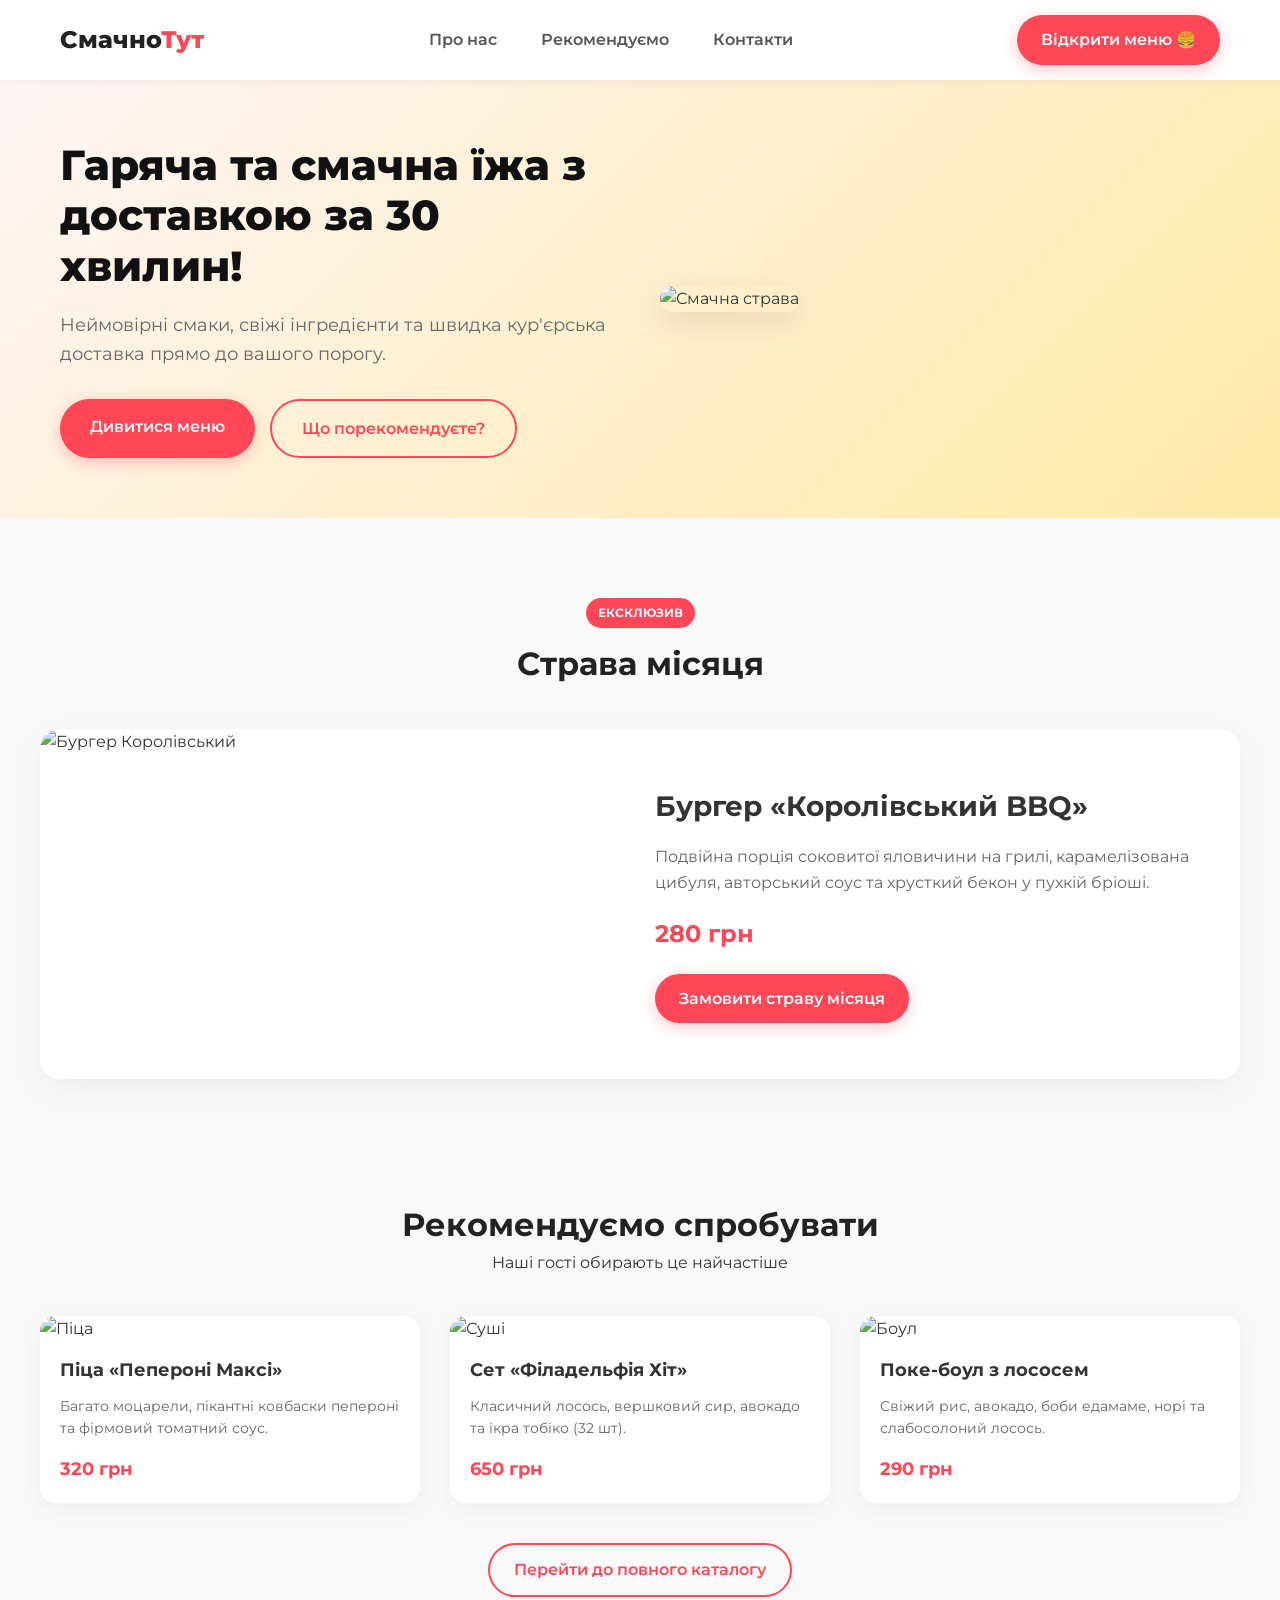
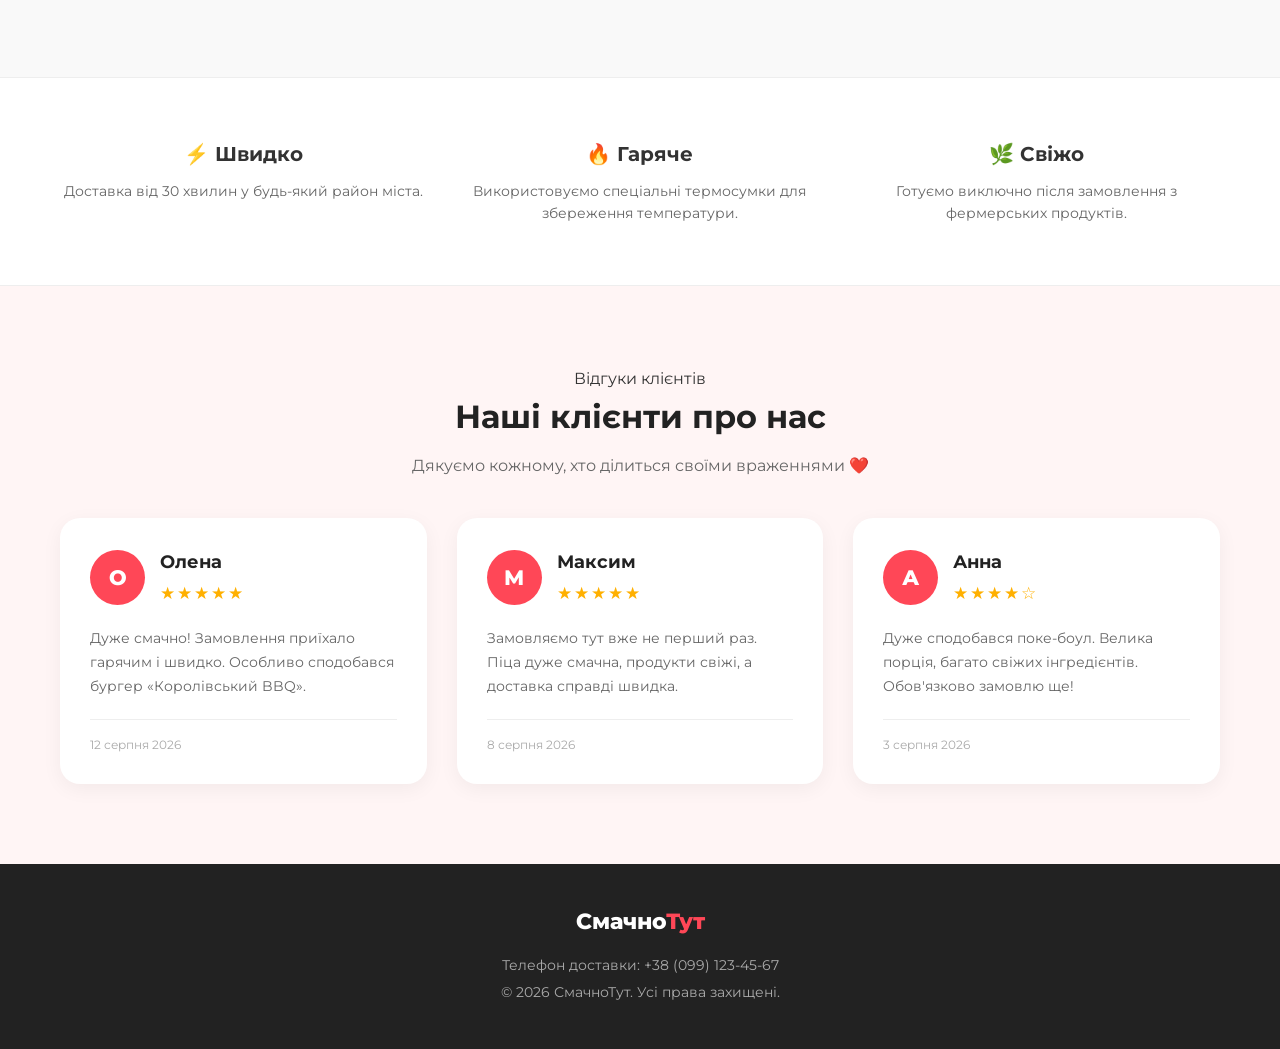
==== commit bc96e377: "fix Anna page" ====
--- a/index.html
+++ b/index.html
@@ -1,5 +1,6 @@
 <!DOCTYPE html>
 <html lang="uk">
+
 <head>
     <meta charset="UTF-8">
     <meta name="viewport" content="width=device-width, initial-scale=1.0">
@@ -7,6 +8,7 @@
     <link rel="stylesheet" href="style.css">
     <link href="https://fonts.googleapis.com/css2?family=Montserrat:wght@400;600;700;800&display=swap" rel="stylesheet">
 </head>
+
 <body>
 
     <!-- Шапка сайту -->
@@ -35,7 +37,8 @@
                 </div>
             </div>
             <div class="hero-image">
-                <img src="https://images.unsplash.com/photo-1543353071-10c8ba85a904?auto=format&fit=crop&w=600&q=80" alt="Смачна страва">
+                <img src="https://images.unsplash.com/photo-1543353071-10c8ba85a904?auto=format&fit=crop&w=600&q=80"
+                    alt="Смачна страва">
             </div>
         </div>
     </section>
@@ -48,11 +51,13 @@
         </div>
         <div class="dom-card">
             <div class="dom-image">
-                <img src="https://images.unsplash.com/photo-1568901346375-23c9450c58cd?auto=format&fit=crop&w=800&q=80" alt="Бургер Королівський">
+                <img src="https://images.unsplash.com/photo-1568901346375-23c9450c58cd?auto=format&fit=crop&w=800&q=80"
+                    alt="Бургер Королівський">
             </div>
             <div class="dom-info">
                 <h3>Бургер «Королівський BBQ»</h3>
-                <p>Подвійна порція соковитої яловичини на грилі, карамелізована цибуля, авторський соус та хрусткий бекон у пухкій бріоші.</p>
+                <p>Подвійна порція соковитої яловичини на грилі, карамелізована цибуля, авторський соус та хрусткий
+                    бекон у пухкій бріоші.</p>
                 <div class="dom-price">280 грн</div>
                 <a href="menu.html" class="btn btn-primary">Замовити страву місяця</a>
             </div>
@@ -67,19 +72,22 @@
         </div>
         <div class="rec-grid">
             <div class="rec-card">
-                <img src="https://images.unsplash.com/photo-1604382355076-af4b0eb60143?auto=format&fit=crop&w=400&q=80" alt="Піца">
+                <img src="https://images.unsplash.com/photo-1604382355076-af4b0eb60143?auto=format&fit=crop&w=400&q=80"
+                    alt="Піца">
                 <h4>Піца «Пепероні Максі»</h4>
                 <p>Багато моцарели, пікантні ковбаски пепероні та фірмовий томатний соус.</p>
                 <span class="price">320 грн</span>
             </div>
             <div class="rec-card">
-<img src="https://images.unsplash.com/photo-1611143669185-af224c5e3252?auto=format&fit=crop&w=400&q=80" alt="Суші">
+                <img src="https://images.unsplash.com/photo-1611143669185-af224c5e3252?auto=format&fit=crop&w=400&q=80"
+                    alt="Суші">
                 <h4>Сет «Філадельфія Хіт»</h4>
                 <p>Класичний лосось, вершковий сир, авокадо та ікра тобіко (32 шт).</p>
                 <span class="price">650 грн</span>
             </div>
             <div class="rec-card">
-                <img src="https://images.unsplash.com/photo-1546069901-ba9599a7e63c?auto=format&fit=crop&w=400&q=80" alt="Боул">
+                <img src="https://images.unsplash.com/photo-1546069901-ba9599a7e63c?auto=format&fit=crop&w=400&q=80"
+                    alt="Боул">
                 <h4>Поке-боул з лососем</h4>
                 <p>Свіжий рис, авокадо, боби едамаме, норі та слабосолоний лосось.</p>
                 <span class="price">290 грн</span>
@@ -89,8 +97,6 @@
             <a href="menu.html" class="btn btn-secondary">Перейти до повного каталогу</a>
         </div>
     </section>
-
-    
 
     <!-- Переваги -->
     <section class="features">
@@ -110,73 +116,76 @@
         </div>
     </section>
 
-<!-- Відгуки клієнтів -->
-<section class="reviews">
-    <div class="container">
-
-        <div class="section-title">
-            <span>Відгуки клієнтів</span>
-            <h2>Наші клієнти про нас</h2>
-            <p>Дякуємо кожному, хто ділиться своїми враженнями ❤️</p>
-        </div>
-
-        <div class="reviews-grid">
-
-            <div class="review-card">
-                <div class="review-top">
-                    <div class="review-avatar">О</div>
-
-                    <div>
-                        <h3>Олена</h3>
-                        <div class="stars">★★★★★</div>
+    <!-- Відгуки клієнтів -->
+    <section class="reviews">
+        <div class="container">
+
+            <div class="section-title">
+                <span>Відгуки клієнтів</span>
+                <h2>Наші клієнти про нас</h2>
+                <p>Дякуємо кожному, хто ділиться своїми враженнями ❤️</p>
+            </div>
+
+            <div class="reviews-grid">
+
+                <div class="review-card">
+                    <div class="review-top">
+                        <div class="review-avatar">О</div>
+
+                        <div>
+                            <h3>Олена</h3>
+                            <div class="stars">★★★★★</div>
+                        </div>
                     </div>
-                </div>
-
-                <p>
-                    Дуже смачно! Замовлення приїхало гарячим і швидко.
-                    Особливо сподобався бургер «Королівський BBQ».
-                </p>
-
-                <div class="review-date">12 серпня 2026</div>
-            </div>
-
-
-            <div class="review-card">
-                <div class="review-top">
-                    <div class="review-avatar">М</div>
-
-                    <div>
-                        <h3>Максим</h3>
-                        <div class="stars">★★★★★</div>
+
+                    <p>
+                        Дуже смачно! Замовлення приїхало гарячим і швидко.
+                        Особливо сподобався бургер «Королівський BBQ».
+                    </p>
+
+                    <div class="review-date">12 серпня 2026</div>
+                </div>
+
+
+                <div class="review-card">
+                    <div class="review-top">
+                        <div class="review-avatar">М</div>
+
+                        <div>
+                            <h3>Максим</h3>
+                            <div class="stars">★★★★★</div>
+                        </div>
                     </div>
-                </div>
-
-                <p>
-                    Замовляємо тут вже не перший раз. Піца дуже смачна,
-                    продукти свіжі, а доставка справді швидка.
-                </p>
-
-                <div class="review-date">8 серпня 2026</div>
-            </div>
-
-
-            <div class="review-card">
-                <div class="review-top">
-                    <div class="review-avatar">А</div>
-
-                    <div>
-                        <h3>Анна</h3>
-                        <div class="stars">★★★★☆</div>
+
+                    <p>
+                        Замовляємо тут вже не перший раз. Піца дуже смачна,
+                        продукти свіжі, а доставка справді швидка.
+                    </p>
+
+                    <div class="review-date">8 серпня 2026</div>
+                </div>
+
+
+                <div class="review-card">
+                    <div class="review-top">
+                        <div class="review-avatar">А</div>
+
+                        <div>
+                            <h3>Анна</h3>
+                            <div class="stars">★★★★☆</div>
+                        </div>
                     </div>
-                </div>
-
-                <p>
-                    Дуже сподобався поке-боул. Велика порція, багато
-                    свіжих інгредієнтів. Обов'язково замовлю ще!
-                </p>
-
-                <div class="review-date">3 серпня 2026</div>
-```
+
+                    <p>
+                        Дуже сподобався поке-боул. Велика порція, багато
+                        свіжих інгредієнтів. Обов'язково замовлю ще!
+                    </p>
+
+                    <div class="review-date">3 серпня 2026</div>
+                </div>
+            </div>
+        </div>
+    </section>
 
 
     <!-- Підвал -->
@@ -189,4 +198,5 @@
     </footer>
 
 </body>
+
 </html>
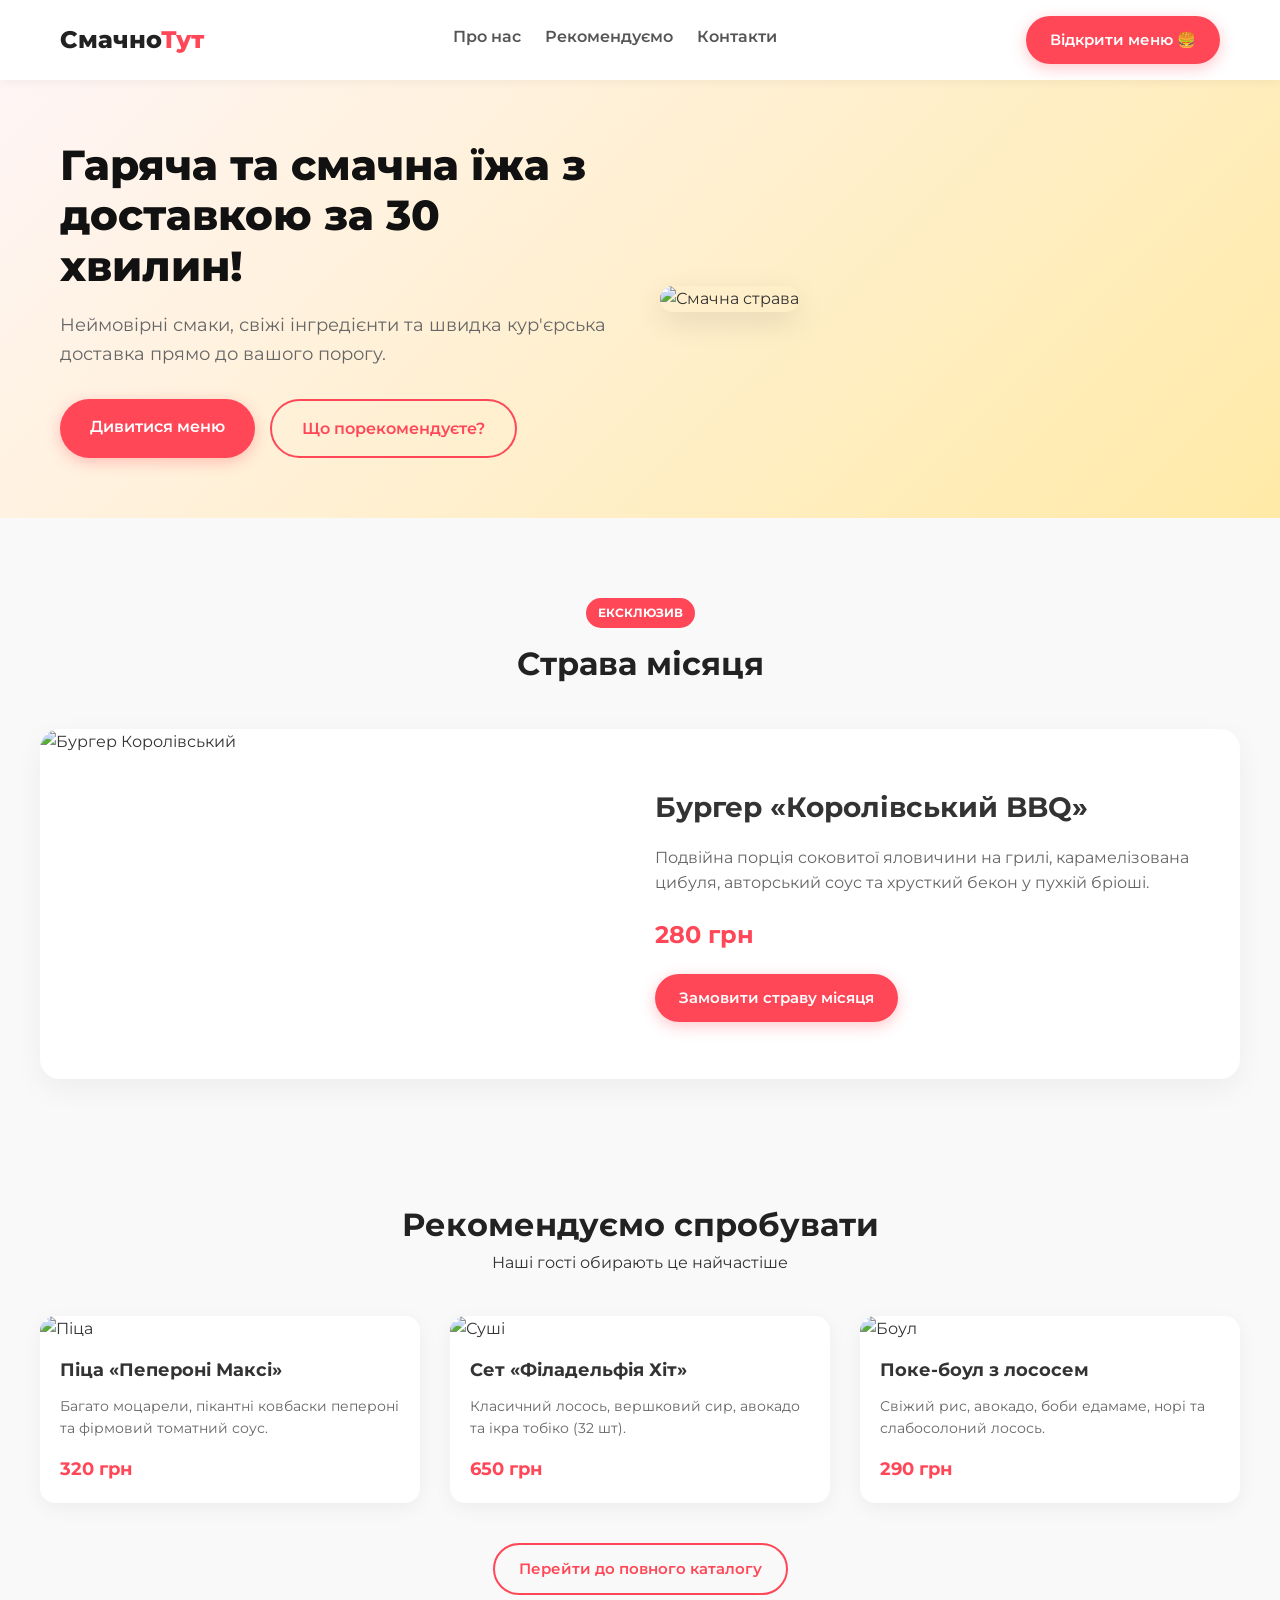
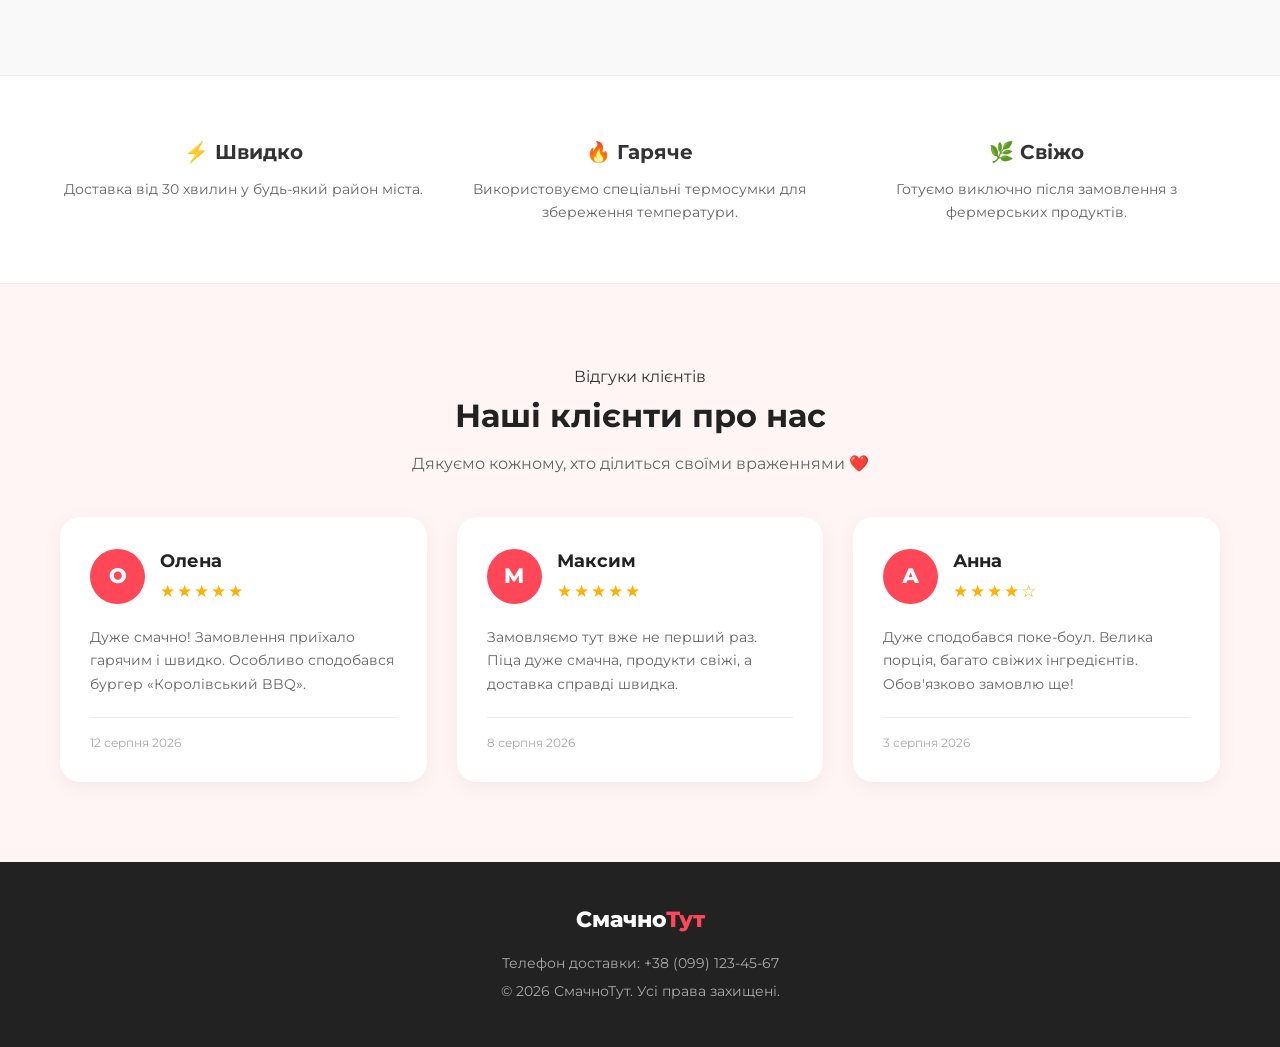
==== commit 2e82dd61: "final version" ====
--- a/index.html
+++ b/index.html
@@ -5,6 +5,7 @@
     <meta charset="UTF-8">
     <meta name="viewport" content="width=device-width, initial-scale=1.0">
     <title>СмачноТут — Швидка доставка їжі</title>
+    <link rel="stylesheet" href="common.css">
     <link rel="stylesheet" href="style.css">
     <link href="https://fonts.googleapis.com/css2?family=Montserrat:wght@400;600;700;800&display=swap" rel="stylesheet">
 </head>
@@ -13,7 +14,7 @@
 
     <!-- Шапка сайту -->
     <header class="header">
-        <div class="container nav-container">
+        <div class="container header-content">
             <a href="#" class="logo">Смачно<span>Тут</span></a>
             <nav class="nav">
                 <a href="#about">Про нас</a>
@@ -99,7 +100,7 @@
     </section>
 
     <!-- Переваги -->
-    <section class="features">
+    <section id="about" class="features">
         <div class="container features-grid">
             <div class="feature-item">
                 <h3>⚡ Швидко</h3>
--- a/common.css
+++ b/common.css
@@ -0,0 +1,148 @@
+/* =========================================================
+   SHARED ACROSS PAGES — same header/nav and base buttons
+   on every page. Load this before the page's own stylesheet.
+========================================================= */
+
+.container {
+    max-width: 1200px;
+    margin: 0 auto;
+    padding: 0 20px;
+}
+
+/* ---------- Header ---------- */
+
+.header {
+    background: white;
+    box-shadow: 0 2px 10px rgba(0, 0, 0, 0.05);
+    position: sticky;
+    top: 0;
+    z-index: 1000;
+}
+
+.header-content {
+    display: flex;
+    align-items: center;
+    justify-content: space-between;
+    flex-wrap: wrap;
+    gap: 16px 30px;
+    min-height: 80px;
+    padding-top: 12px;
+    padding-bottom: 12px;
+}
+
+.logo {
+    font-size: 24px;
+    font-weight: 800;
+    color: #222;
+    text-decoration: none;
+    flex-shrink: 0;
+}
+
+.logo span {
+    color: #ff4757;
+}
+
+.nav {
+    display: flex;
+    flex-wrap: wrap;
+    gap: 10px 24px;
+}
+
+.nav a {
+    text-decoration: none;
+    color: #555;
+    font-weight: 600;
+    padding-bottom: 4px;
+    border-bottom: 2px solid transparent;
+    transition: color 0.2s ease, border-color 0.2s ease;
+}
+
+.nav a:hover,
+.nav a.active {
+    color: #ff4757;
+    border-bottom-color: #ff4757;
+}
+
+/* ---------- Buttons (used in the header and across pages) ---------- */
+
+.btn {
+    display: inline-block;
+    padding: 12px 24px;
+    border-radius: 30px;
+    font-weight: 600;
+    font-size: 15px;
+    text-decoration: none;
+    border: none;
+    cursor: pointer;
+    transition: 0.3s ease;
+}
+
+.btn-primary {
+    background-color: #ff4757;
+    color: white;
+    box-shadow: 0 4px 15px rgba(255, 71, 87, 0.3);
+}
+
+.btn-primary:hover {
+    background-color: #ff6b81;
+    transform: translateY(-2px);
+}
+
+.btn-secondary {
+    background-color: transparent;
+    color: #ff4757;
+    border: 2px solid #ff4757;
+}
+
+.btn-secondary:hover {
+    background-color: #ff4757;
+    color: white;
+}
+
+.btn-large {
+    padding: 15px 30px;
+    font-size: 16px;
+}
+
+/* Cart trigger shown in the header on the menu page */
+
+.cart-button {
+    border: none;
+    background: #ff4757;
+    color: white;
+    padding: 12px 18px;
+    border-radius: 25px;
+    font-weight: bold;
+    font-size: 15px;
+    cursor: pointer;
+    flex-shrink: 0;
+    transition: background 0.2s ease;
+}
+
+.cart-button:hover {
+    background: #e03e4d;
+}
+
+.cart-button span {
+    background: white;
+    color: #ff4757;
+    padding: 2px 7px;
+    border-radius: 50%;
+    margin-left: 5px;
+    font-size: 13px;
+}
+
+/* ---------- Responsive header ---------- */
+
+@media (max-width: 760px) {
+    .header-content {
+        justify-content: center;
+        text-align: center;
+    }
+
+    .nav {
+        order: 3;
+        width: 100%;
+        justify-content: center;
+    }
+}
--- a/style.css
+++ b/style.css
@@ -12,88 +12,9 @@
     line-height: 1.6;
 }
 
-.container {
-    max-width: 1200px;
-    margin: 0 auto;
-    padding: 0 20px;
-}
-
-/* Кнопки */
-.btn {
-    display: inline-block;
-    padding: 12px 24px;
-    border-radius: 30px;
-    font-weight: 600;
-    text-decoration: none;
-    transition: 0.3s ease;
-    cursor: pointer;
-}
-
-.btn-primary {
-    background-color: #ff4757;
-    color: white;
-    box-shadow: 0 4px 15px rgba(255, 71, 87, 0.3);
-}
-
-.btn-primary:hover {
-    background-color: #ff6b81;
-    transform: translateY(-2px);
-}
-
-.btn-secondary {
-    background-color: transparent;
-    color: #ff4757;
-    border: 2px solid #ff4757;
-}
-
-.btn-secondary:hover {
-    background-color: #ff4757;
-    color: white;
-}
-
-.btn-large {
-    padding: 15px 30px;
-    font-size: 16px;
-}
-
-/* Шапка сайту */
-.header {
-    background: white;
-    box-shadow: 0 2px 10px rgba(0,0,0,0.05);
-    position: sticky;
-    top: 0;
-    z-index: 1000;
-}
-
-.nav-container {
-    display: flex;
-    justify-content: space-between;
-    align-items: center;
-    height: 80px;
-}
-
-.logo {
-    font-size: 24px;
-    font-weight: 800;
-    color: #222;
-    text-decoration: none;
-}
-
-.logo span {
-    color: #ff4757;
-}
-
-.nav a {
-    margin: 0 20px;
-    text-decoration: none;
-    color: #555;
-    font-weight: 600;
-    transition: color 0.2s;
-}
-
-.nav a:hover {
-    color: #ff4757;
-}
+/* .container, .header, .nav-container/.header-content, .logo, .nav a,
+   .btn and its variants now live in common.css so every page shares
+   exactly the same header and button styling. */
 
 /* Головний екран (Hero) */
 .hero {
@@ -325,9 +246,6 @@
     .hero-text h1 {
         font-size: 30px;
     }
-    .nav {
-        display: none; /* Для простоти на мобільних приховуємо посилання в шапці, залишаючи кнопку меню */
-    }
 }
 /* =========================
    ВІДГУКИ КЛІЄНТІВ
